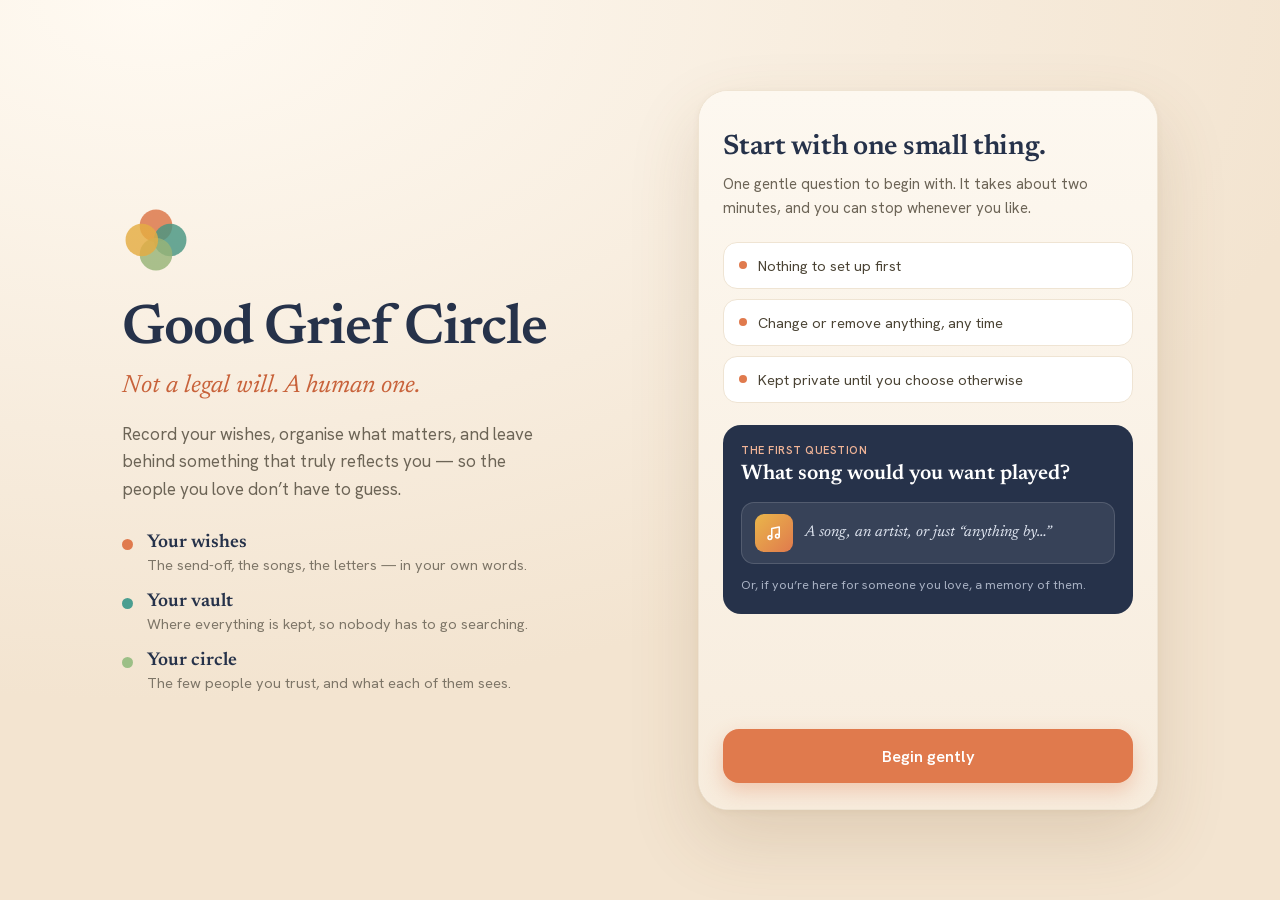
==== app/index.html @ 31ab3085 "Update the demo build Co-Authored-By: Claude Opus 5.5 <noreply@anthropic.com>" ====
<!DOCTYPE html>
<html lang="en">
<head>
  <meta charset="utf-8" />
  <meta name="viewport" content="width=device-width, initial-scale=1, viewport-fit=cover" />
  <title>Good Grief Circle</title>
  <meta name="theme-color" content="#faf5ec" />
  <meta name="description" content="Not a legal will. A human one." />
  <meta name="robots" content="noindex" />
  <link rel="icon" type="image/png" href="./icon-192.png" />
  <link rel="apple-touch-icon" href="./apple-touch-icon.png" />
  <meta name="apple-mobile-web-app-capable" content="yes" />
  <meta name="mobile-web-app-capable" content="yes" />
  <meta name="apple-mobile-web-app-title" content="Good Grief" />
  <meta name="apple-mobile-web-app-status-bar-style" content="default" />
  <style>html, body { background: #faf5ec; }</style>
  <script type="module" crossorigin src="./assets/index-BEGwPV9O.js"></script>
  <link rel="stylesheet" crossorigin href="./assets/index-CIYbnRFm.css">
<link rel="manifest" href="./manifest.webmanifest"><script id="vite-plugin-pwa:register-sw" src="./registerSW.js"></script></head>
<body>
  <div id="root"></div>
</body>
</html>
---- app/assets/index-CIYbnRFm.css ----
@font-face{font-family:Newsreader;font-style:normal;font-display:swap;font-weight:400;src:url(./newsreader-latin-400-normal-BFBkh4jY.woff2) format("woff2"),url(./newsreader-latin-400-normal-gRTjlS2D.woff) format("woff")}@font-face{font-family:Newsreader;font-style:normal;font-display:swap;font-weight:500;src:url(./newsreader-latin-500-normal-B66TYsaK.woff2) format("woff2"),url(./newsreader-latin-500-normal-DFwuUcdu.woff) format("woff")}@font-face{font-family:Newsreader;font-style:normal;font-display:swap;font-weight:600;src:url(./newsreader-latin-600-normal-30OJ_TG_.woff2) format("woff2"),url(./newsreader-latin-600-normal-DUnT2r2g.woff) format("woff")}@font-face{font-family:Newsreader;font-style:italic;font-display:swap;font-weight:400;src:url(./newsreader-latin-400-italic-CEihAR-f.woff2) format("woff2"),url(./newsreader-latin-400-italic-CNZoH1hn.woff) format("woff")}@font-face{font-family:Hanken Grotesk;font-style:normal;font-display:swap;font-weight:400;src:url(./hanken-grotesk-latin-400-normal-BG6hkEXj.woff2) format("woff2"),url(./hanken-grotesk-latin-400-normal-CjyVwvJV.woff) format("woff")}@font-face{font-family:Hanken Grotesk;font-style:normal;font-display:swap;font-weight:500;src:url(./hanken-grotesk-latin-500-normal-DrDcrrxK.woff2) format("woff2"),url(./hanken-grotesk-latin-500-normal-Bo-NxEKf.woff) format("woff")}@font-face{font-family:Hanken Grotesk;font-style:normal;font-display:swap;font-weight:600;src:url(./hanken-grotesk-latin-600-normal-CIXX6EOa.woff2) format("woff2"),url(./hanken-grotesk-latin-600-normal-NEn2C4Q3.woff) format("woff")}@font-face{font-family:Hanken Grotesk;font-style:normal;font-display:swap;font-weight:700;src:url(./hanken-grotesk-latin-700-normal-CeQ8H3UY.woff2) format("woff2"),url(./hanken-grotesk-latin-700-normal-6IGCzoPh.woff) format("woff")}*{box-sizing:border-box}html,body,#root{height:100%}body{margin:0;font-family:Hanken Grotesk,-apple-system,sans-serif;background:#faf5ec;color:#26324a;-webkit-font-smoothing:antialiased}button{font-family:Hanken Grotesk,sans-serif}@keyframes ggcFade{0%{opacity:0;transform:translateY(8px)}to{opacity:1;transform:none}}.fade{animation:ggcFade .4s ease}::-webkit-scrollbar{width:0;height:0}
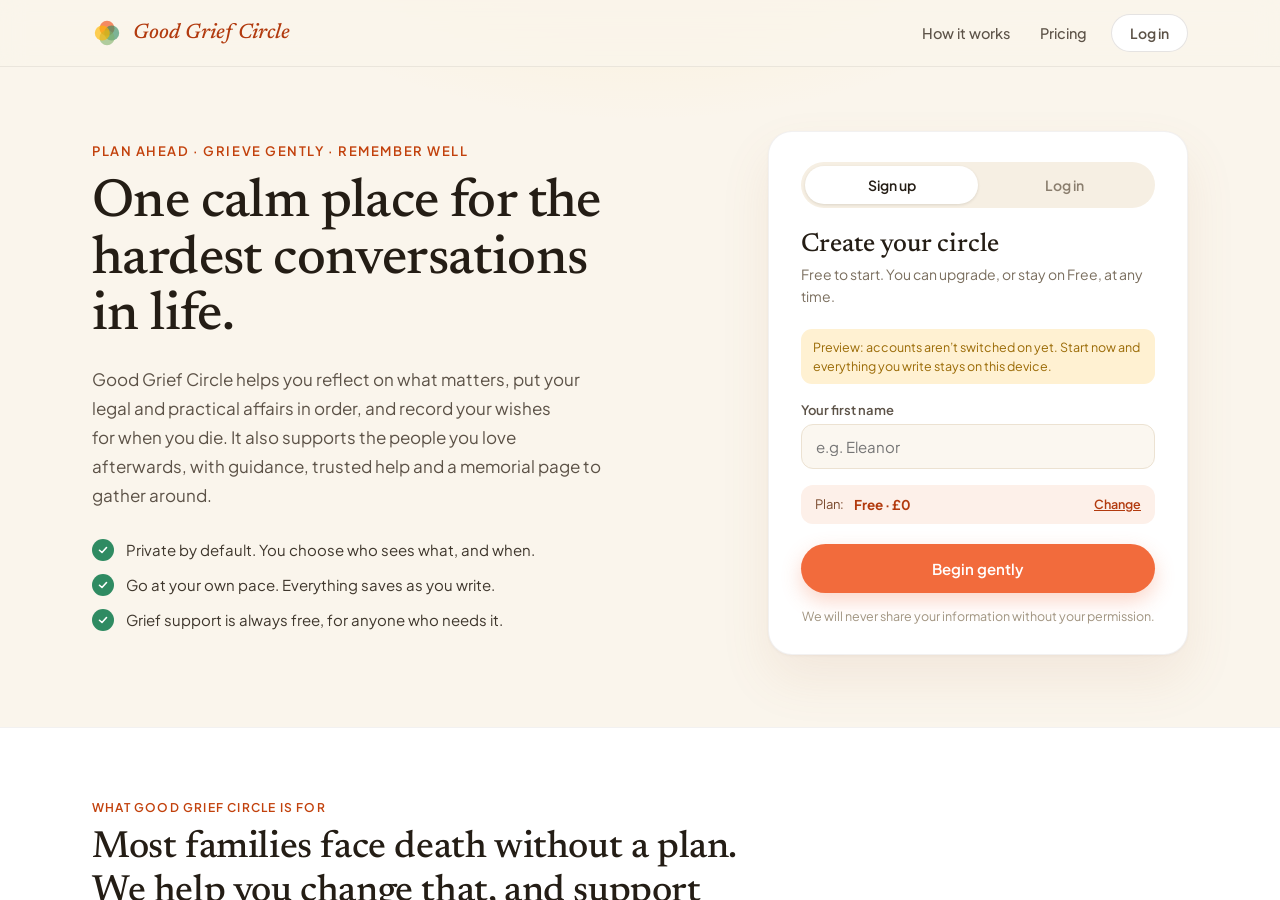
==== commit 49169250: "Update the demo build Co-Authored-By: Claude Opus 5.5 <noreply@anthropic.com>" ====
--- a/app/index.html
+++ b/app/index.html
@@ -14,8 +14,8 @@
   <meta name="apple-mobile-web-app-title" content="Good Grief" />
   <meta name="apple-mobile-web-app-status-bar-style" content="default" />
   <style>html, body { background: #faf5ec; }</style>
-  <script type="module" crossorigin src="./assets/index-BEGwPV9O.js"></script>
-  <link rel="stylesheet" crossorigin href="./assets/index-CIYbnRFm.css">
+  <script type="module" crossorigin src="./assets/index-B8K1k5aD.js"></script>
+  <link rel="stylesheet" crossorigin href="./assets/index-D2s_nOo0.css">
 <link rel="manifest" href="./manifest.webmanifest"><script id="vite-plugin-pwa:register-sw" src="./registerSW.js"></script></head>
 <body>
   <div id="root"></div>
--- a/app/assets/index-D2s_nOo0.css
+++ b/app/assets/index-D2s_nOo0.css
@@ -0,0 +1 @@
+@font-face{font-family:Newsreader;font-style:normal;font-display:swap;font-weight:400;src:url(./newsreader-latin-400-normal-BFBkh4jY.woff2) format("woff2"),url(./newsreader-latin-400-normal-gRTjlS2D.woff) format("woff")}@font-face{font-family:Newsreader;font-style:normal;font-display:swap;font-weight:500;src:url(./newsreader-latin-500-normal-B66TYsaK.woff2) format("woff2"),url(./newsreader-latin-500-normal-DFwuUcdu.woff) format("woff")}@font-face{font-family:Newsreader;font-style:normal;font-display:swap;font-weight:600;src:url(./newsreader-latin-600-normal-30OJ_TG_.woff2) format("woff2"),url(./newsreader-latin-600-normal-DUnT2r2g.woff) format("woff")}@font-face{font-family:Newsreader;font-style:italic;font-display:swap;font-weight:400;src:url(./newsreader-latin-400-italic-CEihAR-f.woff2) format("woff2"),url(./newsreader-latin-400-italic-CNZoH1hn.woff) format("woff")}@font-face{font-family:Newsreader;font-style:italic;font-display:swap;font-weight:500;src:url(./newsreader-latin-500-italic-Bsgye1qA.woff2) format("woff2"),url(./newsreader-latin-500-italic-m-xI0GeS.woff) format("woff")}@font-face{font-family:Plus Jakarta Sans;font-style:normal;font-display:swap;font-weight:400;src:url(./plus-jakarta-sans-latin-400-normal-Dhut76fR.woff2) format("woff2"),url(./plus-jakarta-sans-latin-400-normal-BDKaGhyp.woff) format("woff")}@font-face{font-family:Plus Jakarta Sans;font-style:normal;font-display:swap;font-weight:500;src:url(./plus-jakarta-sans-latin-500-normal-Bf-nb4oT.woff2) format("woff2"),url(./plus-jakarta-sans-latin-500-normal-DYtqi0QS.woff) format("woff")}@font-face{font-family:Plus Jakarta Sans;font-style:normal;font-display:swap;font-weight:600;src:url(./plus-jakarta-sans-latin-600-normal-DLTa1BUW.woff2) format("woff2"),url(./plus-jakarta-sans-latin-600-normal-BR_Ojra4.woff) format("woff")}@font-face{font-family:Plus Jakarta Sans;font-style:normal;font-display:swap;font-weight:700;src:url(./plus-jakarta-sans-latin-700-normal-CfpNZvy6.woff2) format("woff2"),url(./plus-jakarta-sans-latin-700-normal-DqEcQeE5.woff) format("woff")}*{box-sizing:border-box}html,body,#root{height:100%}body{margin:0;font-family:Plus Jakarta Sans,-apple-system,sans-serif;background:#faf5ec;color:#241d15;-webkit-font-smoothing:antialiased}button{font-family:Plus Jakarta Sans,sans-serif}@keyframes ggcFade{0%{opacity:0;transform:translateY(8px)}to{opacity:1;transform:none}}.fade{animation:ggcFade .4s ease}::-webkit-scrollbar{width:0;height:0}@media (max-width: 640px){.wide-only{display:none}}
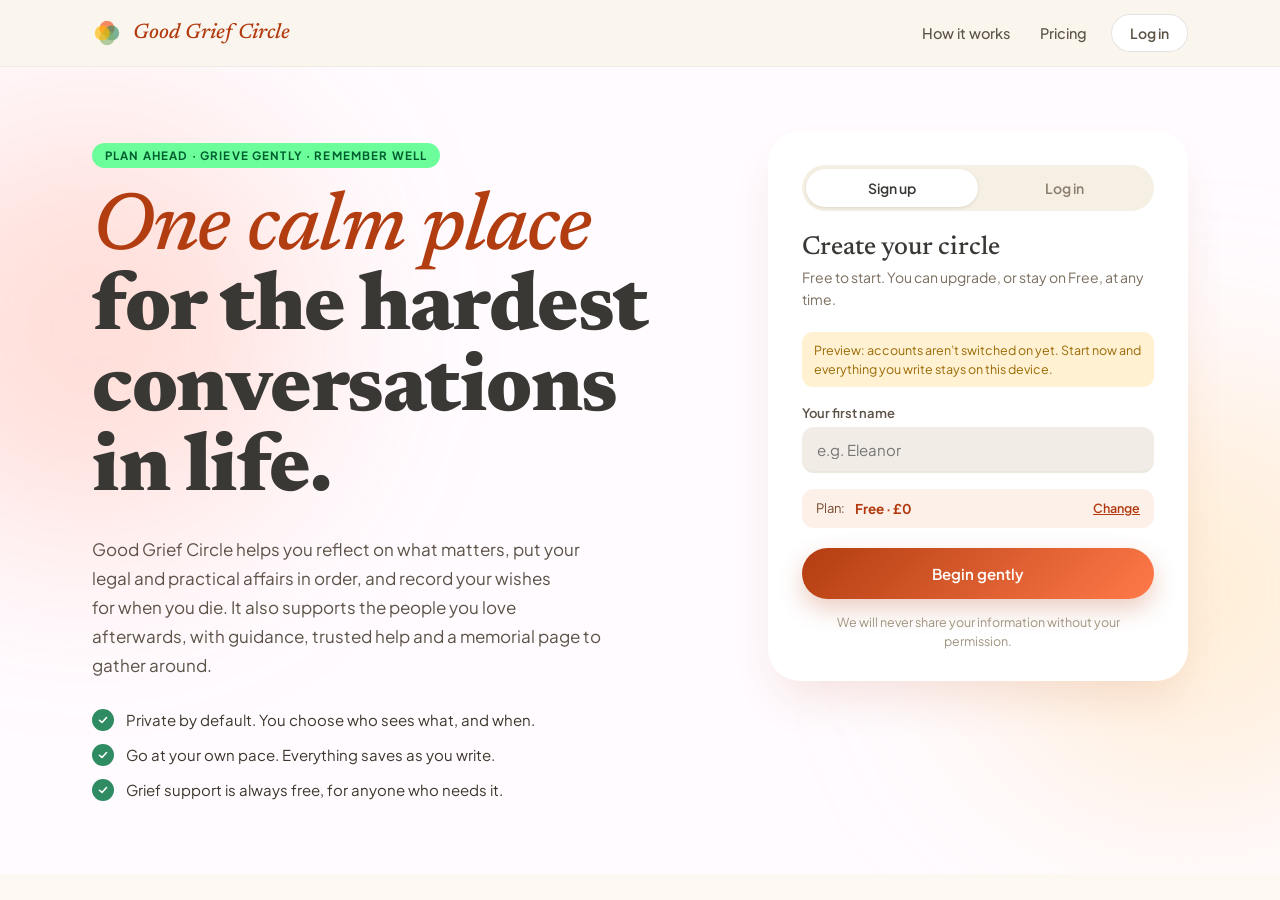
==== commit fe6ac30d: "Update the demo build Co-Authored-By: Claude Opus 5.5 <noreply@anthropic.com>" ====
--- a/app/index.html
+++ b/app/index.html
@@ -4,7 +4,7 @@
   <meta charset="utf-8" />
   <meta name="viewport" content="width=device-width, initial-scale=1, viewport-fit=cover" />
   <title>Good Grief Circle</title>
-  <meta name="theme-color" content="#faf5ec" />
+  <meta name="theme-color" content="#FDF9F2" />
   <meta name="description" content="Not a legal will. A human one." />
   <meta name="robots" content="noindex" />
   <link rel="icon" type="image/png" href="./icon-192.png" />
@@ -13,9 +13,9 @@
   <meta name="mobile-web-app-capable" content="yes" />
   <meta name="apple-mobile-web-app-title" content="Good Grief" />
   <meta name="apple-mobile-web-app-status-bar-style" content="default" />
-  <style>html, body { background: #faf5ec; }</style>
-  <script type="module" crossorigin src="./assets/index-B8K1k5aD.js"></script>
-  <link rel="stylesheet" crossorigin href="./assets/index-D2s_nOo0.css">
+  <style>html, body { background: #FDF9F2; }</style>
+  <script type="module" crossorigin src="./assets/index-ptCS1T6d.js"></script>
+  <link rel="stylesheet" crossorigin href="./assets/index-B2RCcDSc.css">
 <link rel="manifest" href="./manifest.webmanifest"><script id="vite-plugin-pwa:register-sw" src="./registerSW.js"></script></head>
 <body>
   <div id="root"></div>
--- a/app/assets/index-B2RCcDSc.css
+++ b/app/assets/index-B2RCcDSc.css
@@ -0,0 +1 @@
+@font-face{font-family:Newsreader;font-style:normal;font-display:swap;font-weight:400;src:url(./newsreader-latin-400-normal-BFBkh4jY.woff2) format("woff2"),url(./newsreader-latin-400-normal-gRTjlS2D.woff) format("woff")}@font-face{font-family:Newsreader;font-style:normal;font-display:swap;font-weight:500;src:url(./newsreader-latin-500-normal-B66TYsaK.woff2) format("woff2"),url(./newsreader-latin-500-normal-DFwuUcdu.woff) format("woff")}@font-face{font-family:Newsreader;font-style:normal;font-display:swap;font-weight:600;src:url(./newsreader-latin-600-normal-30OJ_TG_.woff2) format("woff2"),url(./newsreader-latin-600-normal-DUnT2r2g.woff) format("woff")}@font-face{font-family:Newsreader;font-style:normal;font-display:swap;font-weight:800;src:url(./newsreader-latin-800-normal-CeohZmjp.woff2) format("woff2"),url(./newsreader-latin-800-normal-COT4ygp8.woff) format("woff")}@font-face{font-family:Newsreader;font-style:italic;font-display:swap;font-weight:400;src:url(./newsreader-latin-400-italic-CEihAR-f.woff2) format("woff2"),url(./newsreader-latin-400-italic-CNZoH1hn.woff) format("woff")}@font-face{font-family:Newsreader;font-style:italic;font-display:swap;font-weight:500;src:url(./newsreader-latin-500-italic-Bsgye1qA.woff2) format("woff2"),url(./newsreader-latin-500-italic-m-xI0GeS.woff) format("woff")}@font-face{font-family:Plus Jakarta Sans;font-style:normal;font-display:swap;font-weight:400;src:url(./plus-jakarta-sans-latin-400-normal-Dhut76fR.woff2) format("woff2"),url(./plus-jakarta-sans-latin-400-normal-BDKaGhyp.woff) format("woff")}@font-face{font-family:Plus Jakarta Sans;font-style:normal;font-display:swap;font-weight:500;src:url(./plus-jakarta-sans-latin-500-normal-Bf-nb4oT.woff2) format("woff2"),url(./plus-jakarta-sans-latin-500-normal-DYtqi0QS.woff) format("woff")}@font-face{font-family:Plus Jakarta Sans;font-style:normal;font-display:swap;font-weight:600;src:url(./plus-jakarta-sans-latin-600-normal-DLTa1BUW.woff2) format("woff2"),url(./plus-jakarta-sans-latin-600-normal-BR_Ojra4.woff) format("woff")}@font-face{font-family:Plus Jakarta Sans;font-style:normal;font-display:swap;font-weight:700;src:url(./plus-jakarta-sans-latin-700-normal-CfpNZvy6.woff2) format("woff2"),url(./plus-jakarta-sans-latin-700-normal-DqEcQeE5.woff) format("woff")}*{box-sizing:border-box}html,body,#root{height:100%}body{margin:0;font-family:Plus Jakarta Sans,-apple-system,sans-serif;background:#fdf9f2;color:#393834;-webkit-font-smoothing:antialiased}button{font-family:Plus Jakarta Sans,sans-serif}@keyframes ggcFade{0%{opacity:0;transform:translateY(8px)}to{opacity:1;transform:none}}.fade{animation:ggcFade .4s ease}::-webkit-scrollbar{width:0;height:0}@media (max-width: 640px){.wide-only{display:none}}
